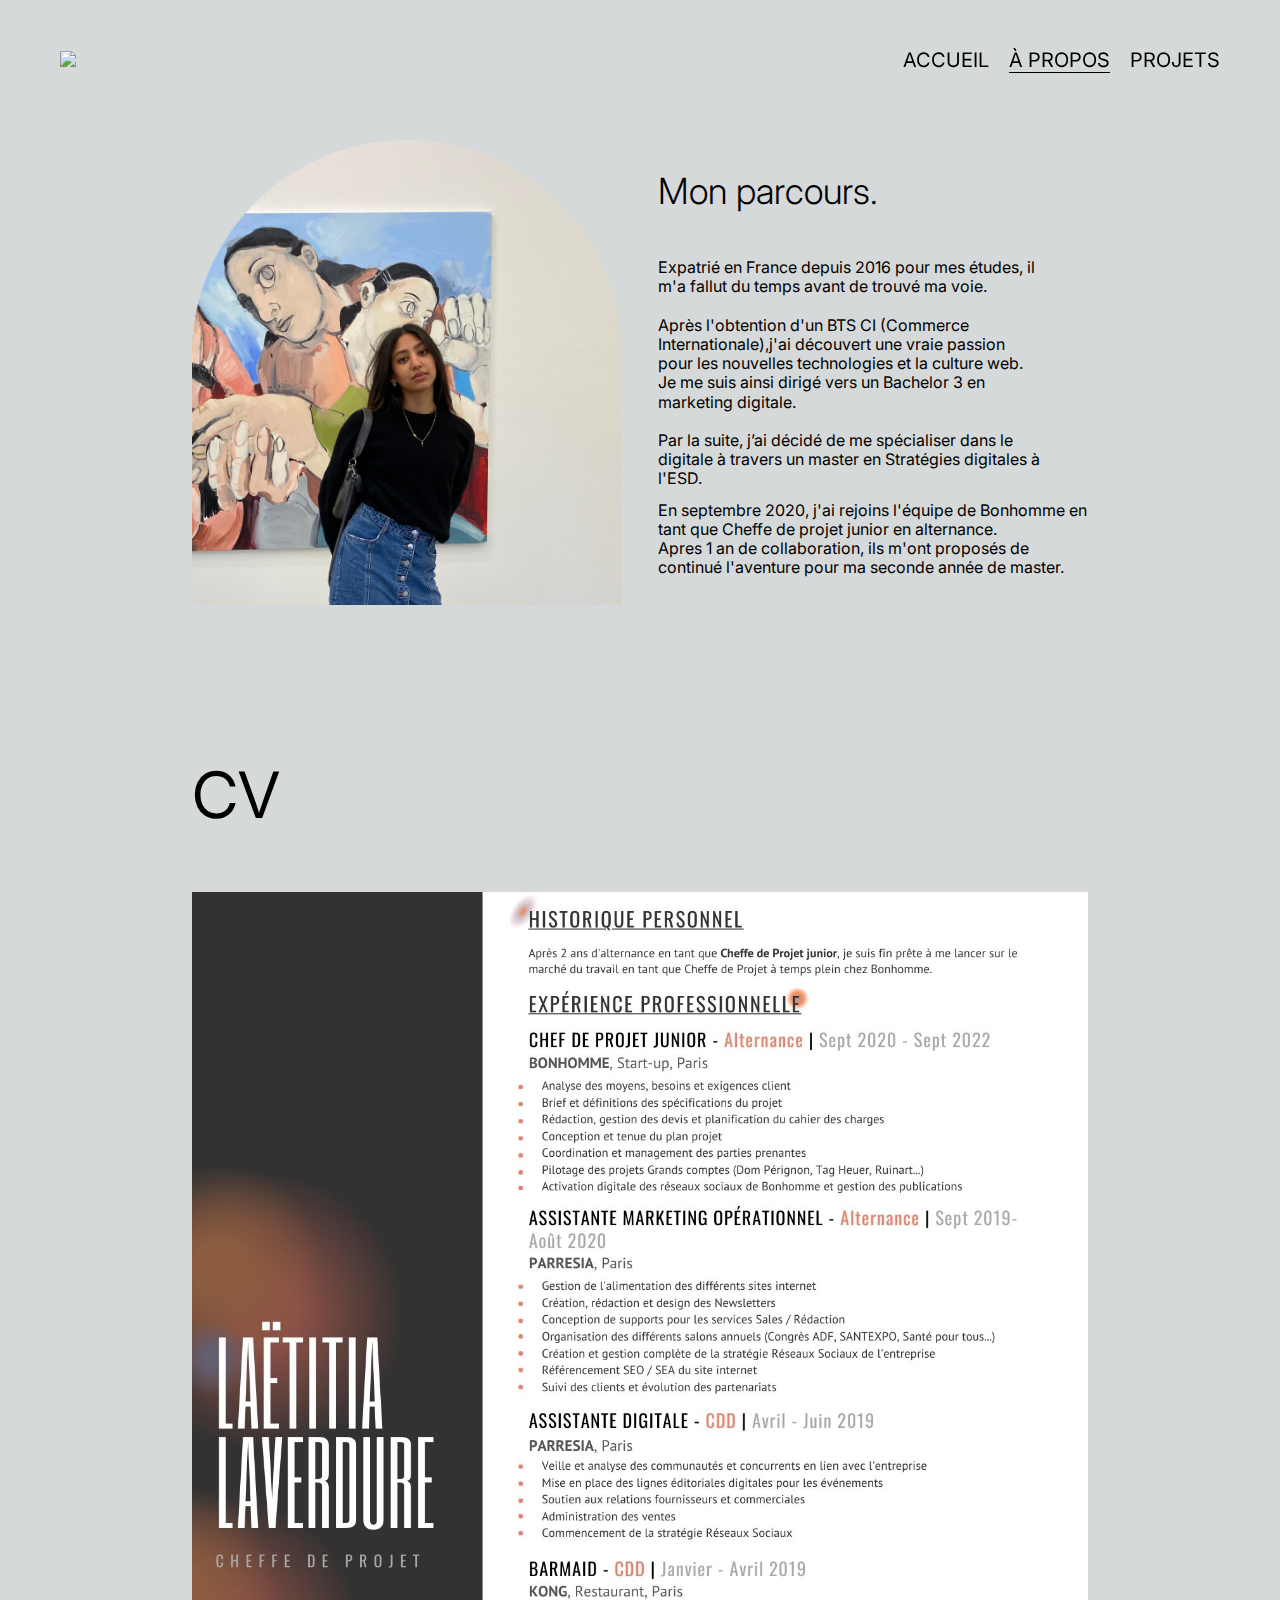
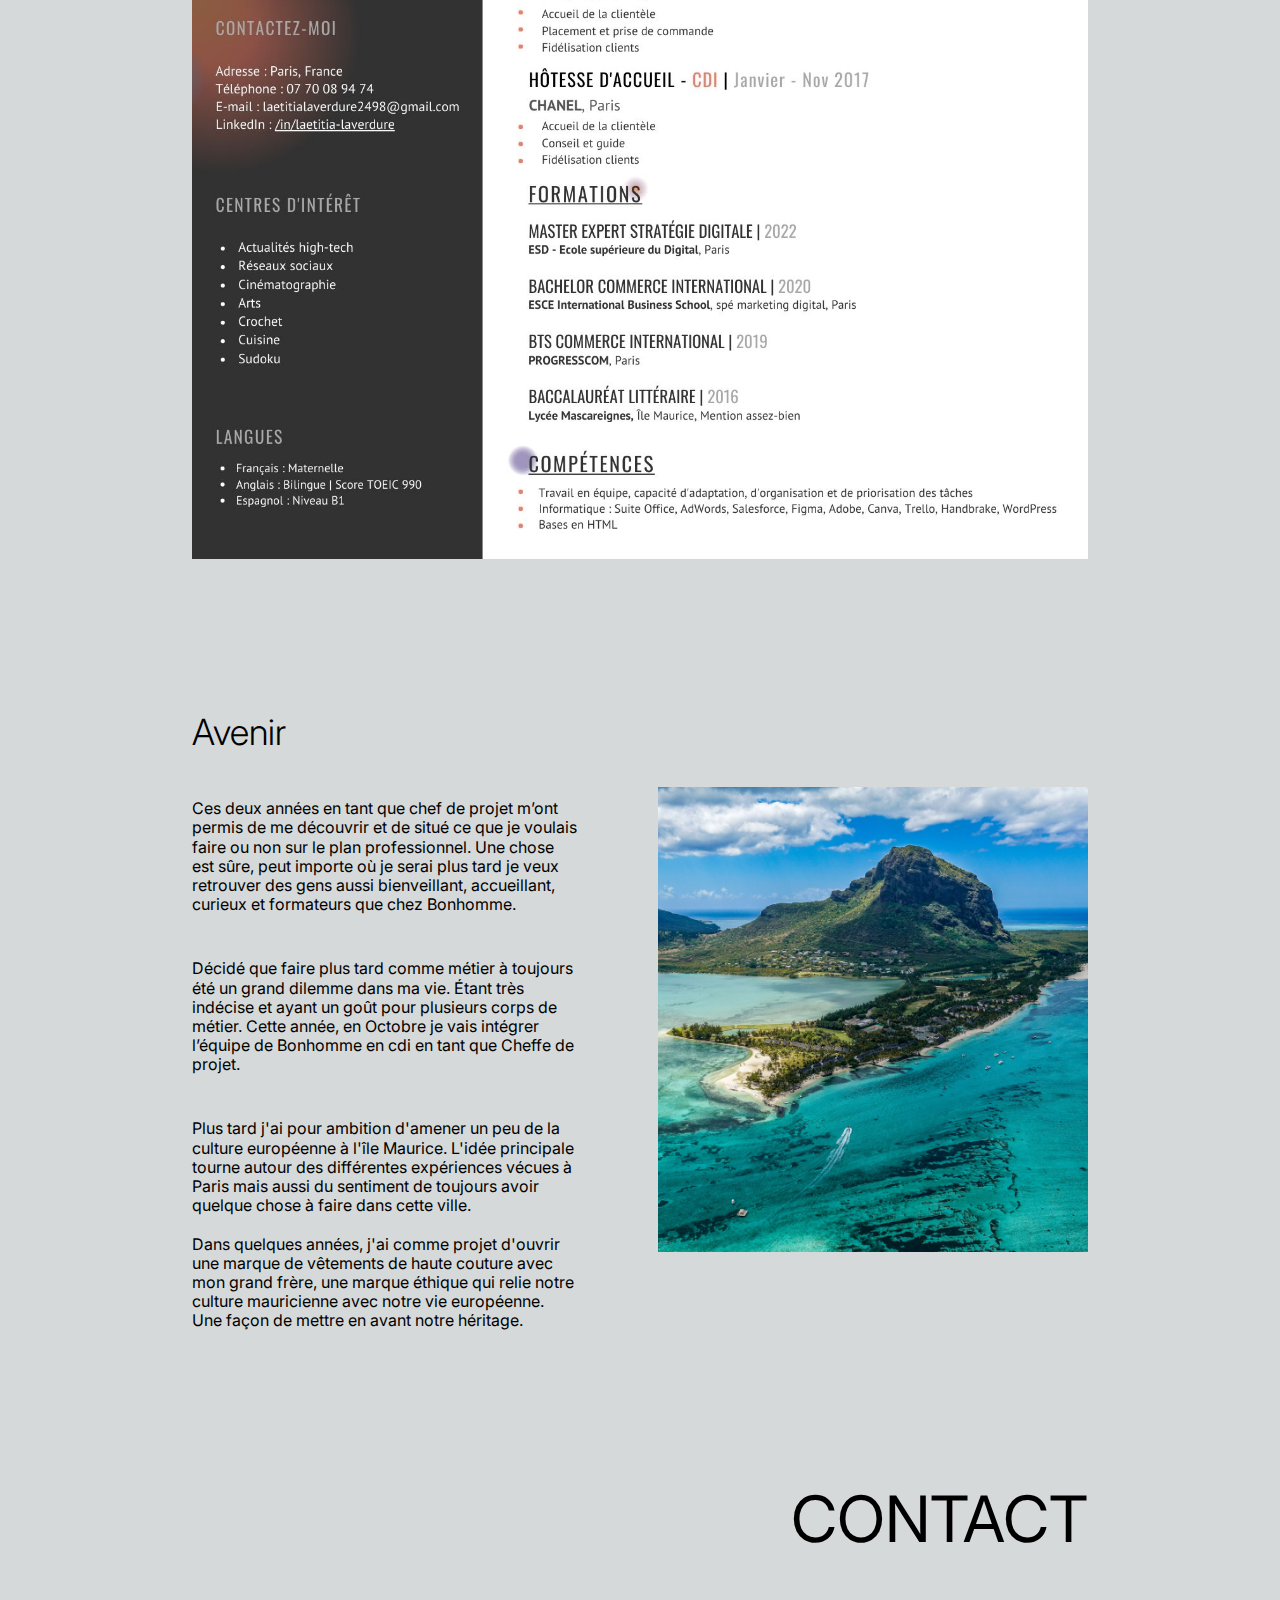
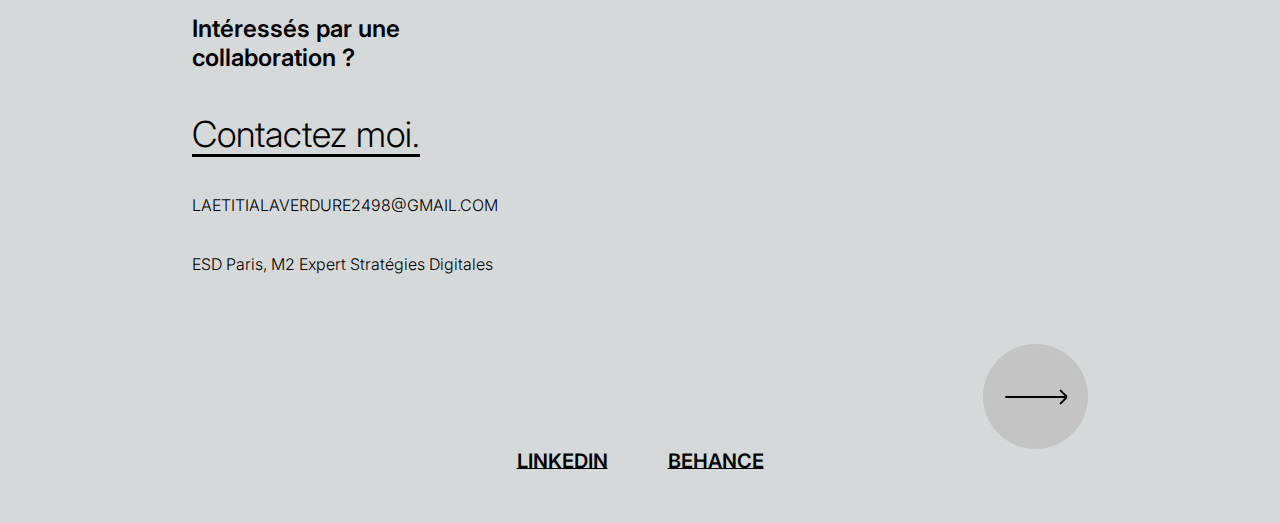
==== about.html @ df79449e "Start" ====
<!DOCTYPE html>
<html lang="en">
<head>
    <meta charset="utf-8">
    <meta http-equiv="X-UA-Compatible" content="IE=edge">
    <meta name="viewport" content="width=device-width,minimum-scale=1,initial-scale=1">
    <meta name="HandheldFriendly" content="true">
    <meta name="format-detection" content="telephone=no">
    <meta http-equiv="cache-control" content="no-cache" />
    <meta name="robots" content="index, follow, max-snippet:-1, max-image-preview:large, max-video-preview:-1">
    <title>LAETITIA Portfolio</title>
    <meta name="description" content="Coucou je m'appelle Laetitia">
    <link rel="preconnect" href="https://fonts.googleapis.com">
<link rel="preconnect" href="https://fonts.gstatic.com" crossorigin>
<link href="https://fonts.googleapis.com/css2?family=Inter:wght@300;400;600&display=swap" rel="stylesheet">
    <link rel="stylesheet" href="./css/reset.css">
    <link rel="stylesheet" href="./css/app.css">
    <link rel="stylesheet" href="./css/about.css">
</head>
<body>

    <header class='header'>
      <!-- logo -->
        <div class="logo">
            <a class="logo" href="index.html" class='logo'><img src='/Users/laetitia/Documents/Laetitia perso/laetitia-portfolio-review/images/home/logo1.png'></a>
        </div>
        <!-- Menu -->
        <nav class='site-menu'>
            <ul>
                <li><a href='./index.html'>Accueil</a></li>
                <li><p>À propos</p></li>
                <li>
                  <a href='./projects.html'>Projets</a>
                  <div class="sub-menu1">
                    <ul>
                      <li><a href="./analyse.html"> Analyse </a></li>
                    </ul>
                  </div>
                </li>
            </ul>
        </nav>
    </header>

    <!-- Page -->
    <main>

        <!-- Hero -->
        <section class='hero'>
            <div class='outer-container split'>
                <div class='split-item img'>
                    <img src='./images/about/about-hero.png'>
                </div>
                <div class='split-item'>
                    <div class='hero-texts'>
                        <h1 class='title-3'>Mon parcours.</h1>
                        <p class='text text-max'>Expatrié en France depuis 2016 pour mes études, il m'a fallut du temps avant de trouvé ma voie.
                          <br>
                        <p class='text text-max'><br>Après l'obtention d'un BTS CI (Commerce Internationale),j'ai découvert une vraie passion pour les nouvelles technologies et la culture web. Je me suis ainsi dirigé vers un Bachelor 3 en marketing digitale.</P>
                        <p class='text text-max'><br>Par la suite, j’ai décidé de me spécialiser dans le digitale à travers un master en Stratégies digitales à l'ESD.</p>
                          <br>
                        <p class = 'text'>En septembre 2020, j'ai rejoins l'équipe de Bonhomme en tant que Cheffe de projet junior en alternance.
                        <br>Apres 1 an de collaboration, ils m'ont proposés de continué l'aventure pour ma seconde année de master.</p>

                    </div>
                </div>
            </div>
        </section>

        <!-- About -->
        <section class='section'>
            <div class='outer-container'>
                <h2 class="title-2">CV</h2>
                <img src='./images/about/cv.jpg'>
            </div>
        </section>

        <section class='section'>
            <div class='outer-container split'>
                <div class="split-item texts">
                    <h3 class="title-3">Avenir</h3>
                    <p class="text text-max">Ces deux années en tant que chef de projet m’ont permis de me découvrir et de situé ce que je voulais faire ou non sur le plan professionnel.
                          Une chose est sûre, peut importe où je serai plus tard je veux retrouver des gens aussi bienveillant, accueillant, curieux et formateurs que chez Bonhomme.</p>
                    <p class="text text-max">Décidé que faire plus tard comme métier à toujours été un grand dilemme dans ma vie. Étant très indécise et ayant un goût pour plusieurs corps de métier.
                      Cette année, en Octobre je vais intégrer l’équipe de Bonhomme en cdi en tant que Cheffe de projet.</p>
                    <p class="text text-max"> Plus tard j'ai pour ambition d'amener un peu de la culture européenne à l'île Maurice. L'idée principale tourne autour des différentes expériences vécues à Paris mais aussi du sentiment de toujours avoir quelque chose à faire dans cette ville.
                      <br>
                      <br>Dans quelques années, j'ai comme projet d'ouvrir une marque de vêtements de haute couture avec mon grand frère, une marque éthique qui relie notre culture mauricienne avec notre vie européenne.
                          Une façon de mettre en avant notre héritage.</p>
                </div>
                <div class ="split-item image">
                  <img src='./images/about/avenir.jpg'>
                </div>
            </div>
        </section>






        <!-- Contact -->
        <section class='section section-contact'>
            <div class='outer-container'>
                <h2 class='title-2 text-right'>Contact</h2>
                <p class='text-lg font-bold'>Intéressés par une <br>collaboration ?</p>
                <p class='title-3 contact-hook'>Contactez moi.</p>
                <p class='text font-light text-up'>
                    <a href='mailto:laetitialaverdure2498@gmail.com' class='btn'>laetitialaverdure2498@gmail.com</a>
                </p>
                <p class='text font-light'>
                    ESD Paris, M2 Expert Stratégies Digitales
                </p>
                <a class='btn btn-goto' href='./projects.html'><span></span></a>
            </div>
        </section>

        <!-- Footer -->
        <footer class='page-footer text-md font-bold'>
            <div class='outer-container'>
                <ul>
                  <li><a class='btn' href='https://www.linkedin.com/in/laetitia-laverdure/'>Linkedin</a></li>
                  <li><a class='btn' href='https://www.behance.net/laetitilaverdu1'>Behance</a></li>
                </ul>
            </div>
        </footer>

    </main>


</body>
</html>
---- css/app.css ----
/* ********************************************************************* TEXTES
*/

:root
{
    --highlight-color: #C4C4C4;
}

html
{
    font-family: 'Inter';
    font-size: 10px;
    line-height: 1.2;
    cursor: default;
    -webkit-text-size-adjust: none;
    -webkit-font-smoothing: antialiased;
    -webkit-tap-highlight-color: transparent;
}

/** Font Sizes */
.text-xs { font-size: 14px; }
.text-sm { font-size: 16px; }
.text, .text-base { font-size: 16px; }
.text-md { font-size: 20px; }
.text-lg { font-size: 24px; }
.title-3, .text-xl { font-size: 36px; }
.title-2, .text-xxl { font-size: 64px; }

/** Weight */
.font-light { font-weight: 300; }
.font-normal { font-weight: 400; }
b, .font-bold { font-weight: 600; }

/** Weight */
.text-up { text-transform: uppercase; }

/** Align */
.text-right { text-align: right; }
.text-center { text-align: center; }

/** Titles */
.title-1, .title-2
{
    text-transform: uppercase;
    font-weight: 400;
}

.title-2 { margin-bottom: .9em; }

.title-3 {
    font-weight: 300;
    margin-bottom: 45px;
}

.text-max {
    max-width: 385px;
}

.texts p { margin-bottom: 45px; }
.texts p:last-child { margin-bottom: 0; }

/* ********************************************************************* IMAGES
*/

.img-case
{
    overflow: hidden;
    background-color: var(--highlight-color);
}

.img-case::before
{
    content: '';
    display: block;
    height: 0;
    width: 100%;

}

/* ******************************************************************** BOUTONS
*/

.btn { cursor: pointer; }
.btn * { pointer-events: none; }

.btn-goto
{
    position: relative;
    display: block;
    width: 105px;
    height: 105px;
    border-radius: 50%;
    background-color: var(--highlight-color);
}

.btn-goto span
{
    display: block;
    position: absolute;
    top: 52px; left: 22px;
    width: 61px;
}

.btn-goto span,
.btn-goto span::before,
.btn-goto span::after
{
    height: 2px;
    background-color: currentColor;
    border-radius: 2px;
}

.btn-goto span::before,
.btn-goto span::after
{
    content: '';
    display: block;
    position: absolute;
    right: -1px; top: 0;
    width: 10px;
    transform-origin: center right;
}

.btn-goto span::before { transform: rotate(45deg); }
.btn-goto span::after { transform: rotate(-45deg); }

/* ******************************************************************** CONTENU
*/

html
{
    background-color: #D6D9D9;
}

.block { display: block; }

.hero
{
    padding-top: 140px;
    margin-bottom: 50px;
}

.hero .hero-projects{
  padding-top: 0px;
}

.section { margin-top: 150px; }

.section .btn-goto
{
    margin-top: 70px;
    margin-left: auto;
}

.outer-container
{
    width: calc(100% - 40px);
    margin-left: auto;
    margin-right: auto;
}

@media only screen and (min-width: 1024px)
{
    .outer-container
    {
        width: 70vw;
    }
}


.split
{
    display: flex;
    justify-content: space-between;
    align-items: center;
}

.split-item { width: 48%; }

/* *********************************************************************** MENU
*/

.header{
  position: fixed;
  top: 0;
  left: 0;
  width: 100%;
  padding: 50px 60px 0;
  display: flex;
  align-items: center;
  justify-content: space-between;
}

.site-menu
{
    font-size: 20px;
    text-transform: uppercase;
    line-height: 1;
}

.site-menu > ul
{
    display: flex;
}

.site-menu > ul > li
{
  margin-left: 20px;
  position: relative;
}

.site-menu p
{
    text-decoration: underline;
}

.site-menu p,
.site-menu a
{
    text-underline-offset: 5px;
    text-decoration-thickness: .1px;
}

.sub-menu1 {
  position: absolute;
  display: none;
  margin-top: 5px;
}

.site-menu ul li:hover .sub-menu1 {
  display: block;
  background: var(--highlight-color);
  border-radius: 10px;
  width: 100px;
  height: 40px;
}


/* .active, .site-menu ul li:hover{
  background: #add8e6;
  border-radius: 3px;
}

.site-menu ul li:hover .sub-menu1 ul{
  display: block;
  margin: 10px;
} */

/* *********************************************************************** Contact
*/
.section-contact p
{
    margin-bottom: 40px;
}

.contact-hook
{
    text-decoration: underline;
    text-underline-offset: 7px;
    text-decoration-thickness: 2.5px;
}

/* ********************************************************************* FOOTER
*/

.page-footer { padding-bottom: 50px; }

.page-footer ul
{
    display: flex;
    justify-content: center;
}

.page-footer li { margin: 0 30px; }

.page-footer a
{
    text-transform: uppercase;
    text-decoration: underline;
    text-underline-offset: .2px;
    text-decoration-thickness: .2px;
}

/* ********************************************************************* PROJECT LISTS
*/

.projects-list
{
    display: flex;
    justify-content: space-between;
    align-items: flex-start;
    flex-wrap: wrap;  /** force le retour à la ligne **/
}

.projects-list li
{
    width: calc(33.33% - 14px);
    margin-bottom: 80px;
}

/** Tous les éléments N x 3 n'ont pas de marge à droite **/
.projects-list li:nth-child(3n) {
    margin-right: 0;
}

.project .img-case { margin-bottom: 30px; }
.project .img-case::before  { padding-top: 78.49%; }

.project .text
{
    width: 50%;
    min-width: 250px;
}
.project .text span { color: #545454; }

/* *********************** PROJECT LISTS FANCY
*/

.projects-list--fancy li
{
    width: 38.21%;
    margin-bottom: 50px;
}

.projects-list--fancy li:first-child
{
    margin-top: 200px;
}

.projects-list--fancy li:last-child
{
    margin-left: auto;
    margin-right: auto;
}

/* *********************** LOGO
*/

.logo {
  width : 70px;
}
---- css/about.css ----
.square::before
{
    content: '';
    display: block;
    padding-top: 100%;
    height: 0;
    width: 100%;
    background-color: var(--highlight-color);
}


.fake-cv::before
{
    content: '';
    display: block;
    padding-top: 120%;
    height: 0;
    width: 100%;
    background-color: var(--highlight-color);
}
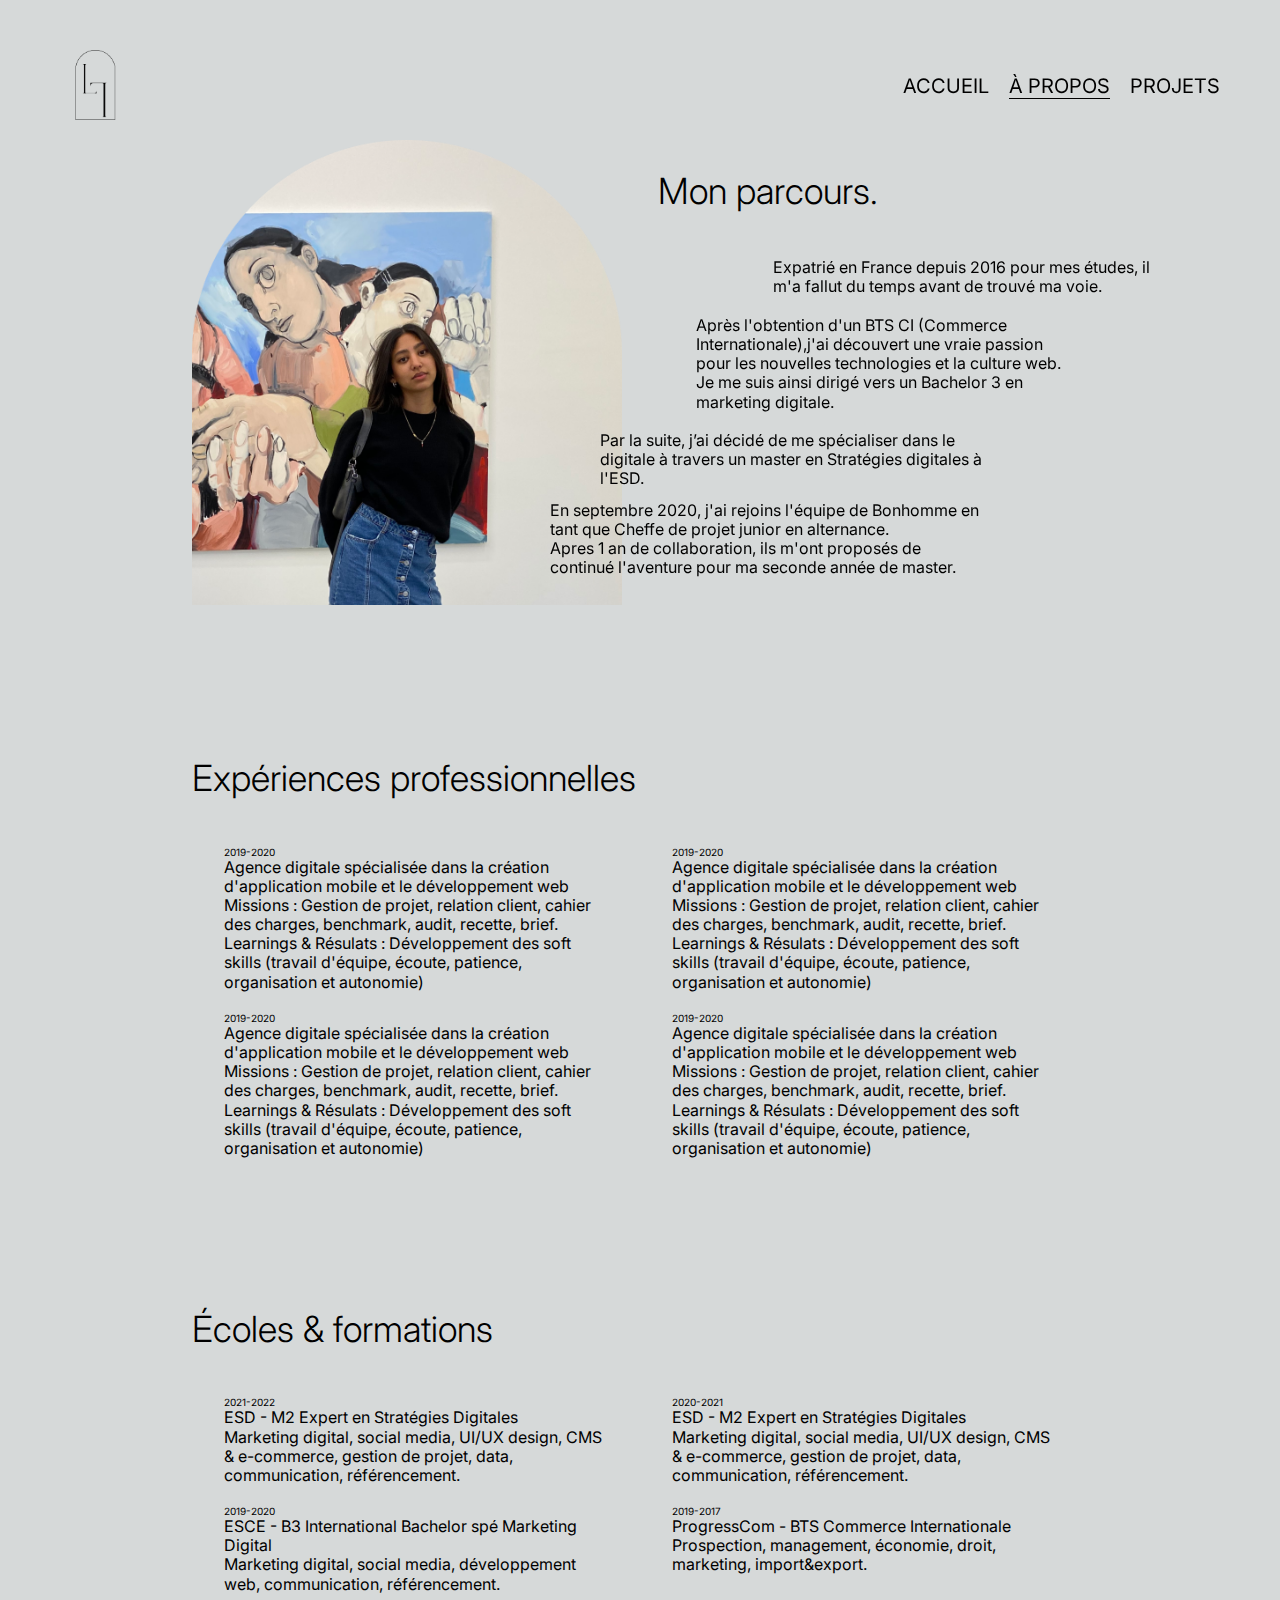
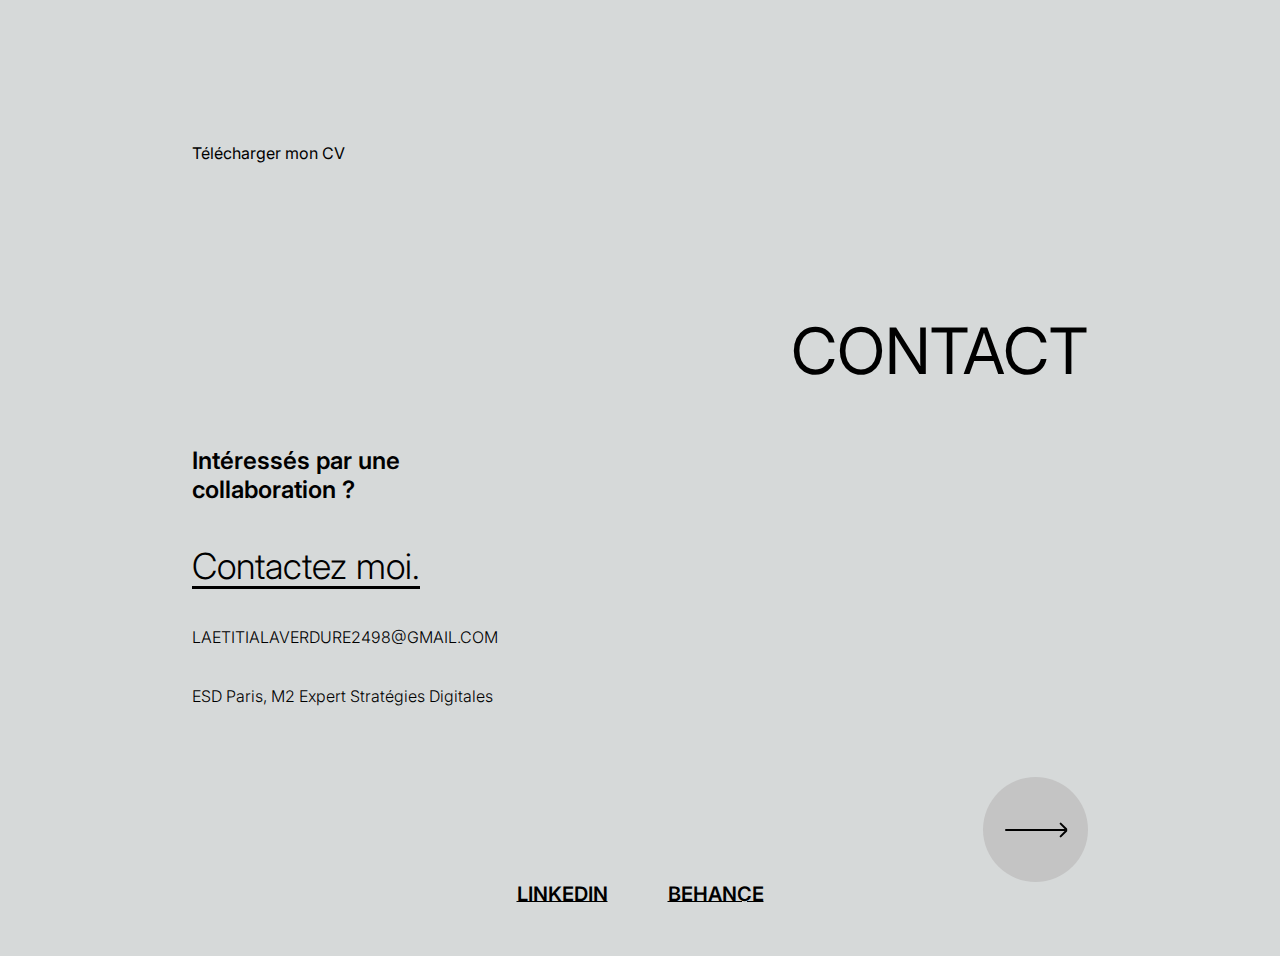
==== commit f879f926: "projects and about" ====
--- a/about.html
+++ b/about.html
@@ -22,7 +22,7 @@
     <header class='header'>
       <!-- logo -->
         <div class="logo">
-            <a class="logo" href="index.html" class='logo'><img src='/Users/laetitia/Documents/Laetitia perso/laetitia-portfolio-review/images/home/logo1.png'></a>
+            <a class="logo" href="index.html" class='logo'><img src='./images/home/logo1.png'></a>
         </div>
         <!-- Menu -->
         <nav class='site-menu'>
@@ -67,35 +67,76 @@
         </section>
 
         <!-- About -->
-        <section class='section'>
+        <section class='section work'>
             <div class='outer-container'>
-                <h2 class="title-2">CV</h2>
-                <img src='./images/about/cv.jpg'>
-            </div>
-        </section>
-
-        <section class='section'>
-            <div class='outer-container split'>
-                <div class="split-item texts">
-                    <h3 class="title-3">Avenir</h3>
-                    <p class="text text-max">Ces deux années en tant que chef de projet m’ont permis de me découvrir et de situé ce que je voulais faire ou non sur le plan professionnel.
-                          Une chose est sûre, peut importe où je serai plus tard je veux retrouver des gens aussi bienveillant, accueillant, curieux et formateurs que chez Bonhomme.</p>
-                    <p class="text text-max">Décidé que faire plus tard comme métier à toujours été un grand dilemme dans ma vie. Étant très indécise et ayant un goût pour plusieurs corps de métier.
-                      Cette année, en Octobre je vais intégrer l’équipe de Bonhomme en cdi en tant que Cheffe de projet.</p>
-                    <p class="text text-max"> Plus tard j'ai pour ambition d'amener un peu de la culture européenne à l'île Maurice. L'idée principale tourne autour des différentes expériences vécues à Paris mais aussi du sentiment de toujours avoir quelque chose à faire dans cette ville.
-                      <br>
-                      <br>Dans quelques années, j'ai comme projet d'ouvrir une marque de vêtements de haute couture avec mon grand frère, une marque éthique qui relie notre culture mauricienne avec notre vie européenne.
-                          Une façon de mettre en avant notre héritage.</p>
+                <h1 class='title-3'>Expériences professionnelles</h1>
+                <div class='about-work-texts-left'>
+                    <div class='about-work-texts-left1'>
+                    <p>2019-2020</p>
+                    <p class='text text-max'>Agence digitale spécialisée dans la création d'application mobile et le développement web</P>
+                    <p class='text text-max'>Missions : Gestion de projet, relation client, cahier des charges, benchmark, audit, recette, brief.</p>
+                    <p class='text text-max'>Learnings & Résulats : Développement des soft skills (travail d'équipe, écoute, patience, organisation et autonomie) </p>
+                    </div>
+                    <div class='about-work-texts-left2'>
+                    <p>2019-2020</p>
+                    <p class='text text-max'>Agence digitale spécialisée dans la création d'application mobile et le développement web</P>
+                    <p class='text text-max'>Missions : Gestion de projet, relation client, cahier des charges, benchmark, audit, recette, brief.</p>
+                    <p class='text text-max'>Learnings & Résulats : Développement des soft skills (travail d'équipe, écoute, patience, organisation et autonomie) </p>
+                    </div>
                 </div>
-                <div class ="split-item image">
-                  <img src='./images/about/avenir.jpg'>
+                <div class='about-work-texts-right'>
+                    <div class='about-work-texts-right1'>
+                    <p>2019-2020</p>
+                    <p class='text text-max'>Agence digitale spécialisée dans la création d'application mobile et le développement web</P>
+                    <p class='text text-max'>Missions : Gestion de projet, relation client, cahier des charges, benchmark, audit, recette, brief.</p>
+                    <p class='text text-max'>Learnings & Résulats : Développement des soft skills (travail d'équipe, écoute, patience, organisation et autonomie) </p>
+                    </div>
+                    <div class='about-work-texts-right2'>
+                    <p>2019-2020</p>
+                    <p class='text text-max'>Agence digitale spécialisée dans la création d'application mobile et le développement web</P>
+                    <p class='text text-max'>Missions : Gestion de projet, relation client, cahier des charges, benchmark, audit, recette, brief.</p>
+                    <p class='text text-max'>Learnings & Résulats : Développement des soft skills (travail d'équipe, écoute, patience, organisation et autonomie) </p>
+                    </div>
                 </div>
             </div>
         </section>
 
+        <section class='section school'>
+            <div class='outer-container'>
+                <h1 class='title-3'>Écoles & formations</h1>
+                <div class='about-work-texts-left'>
+                    <div class='about-school-texts-left1'>
+                    <p>2021-2022</p>
+                    <p class='text text-max'>ESD - M2 Expert en Stratégies Digitales</P>
+                    <p class='text text-max'>Marketing digital, social media, UI/UX design, CMS & e-commerce, gestion de projet, data, communication, référencement.</p>
+                    </div>
+                    <div class='about-school-texts-left2'>
+                    <p>2020-2021</p>
+                    <p class='text text-max'>ESD - M2 Expert en Stratégies Digitales</P>
+                    <p class='text text-max'>Marketing digital, social media, UI/UX design, CMS & e-commerce, gestion de projet, data, communication, référencement.</p>
+                    </div>
+                </div>
+                <div class='about-work-texts-right'>
+                    <div class='about-school-texts-right1'>
+                    <p>2019-2020</p>
+                    <p class='text text-max'>ESCE - B3 International Bachelor spé Marketing Digital</P>
+                    <p class='text text-max'>Marketing digital, social media, développement web, communication, référencement.</p>
+                    </div>
+                    <div class='about-school-texts-right2'>
+                    <p>2019-2017</p>
+                    <p class='text text-max'>ProgressCom - BTS Commerce Internationale</P>
+                    <p class='text text-max'>Prospection, management, économie, droit, marketing, import&export.</p>
+                    </div>
+                </div>
+            </div>
+        </section>
 
-
-
+        <!-- cv -->
+        <section class='section'>
+            <div class='outer-container'>
+                <p class=' text text-max cv'><a href="./images/about/laëtitialaverdure-cv.pdf" target="_blank">Télécharger mon CV </a></p>
+            </div>
+        </section>
 
 
         <!-- Contact -->
--- a/css/about.css
+++ b/css/about.css
@@ -17,4 +17,58 @@
     height: 0;
     width: 100%;
     background-color: var(--highlight-color);
-}+}
+
+.hero-texts p:nth-child(2)
+{
+    transform: translateX(30%);
+}
+
+.hero-texts p:nth-child(3)
+{
+    transform: translateX(10%);
+}
+
+.hero-texts p:nth-child(4)
+{
+    transform: translateX(-15%);
+}
+
+.hero-texts p:last-child
+{
+    transform: translateX(-25%);
+}
+
+
+.about-work-texts-left
+{
+  display: flex;
+  justify-content: space-around;
+  margin-bottom: 20px;
+}
+
+.about-work-texts-right
+{
+  display: flex;
+  justify-content: space-around;
+
+}
+
+.about-school-texts-left
+{
+  display: flex;
+  justify-content: space-around;
+  margin-bottom: 20px;
+}
+
+.about-school-texts-right
+{
+  display: flex;
+  justify-content: space-around;
+
+}
+
+.outer-container-cv
+{
+  background-color: red;
+}
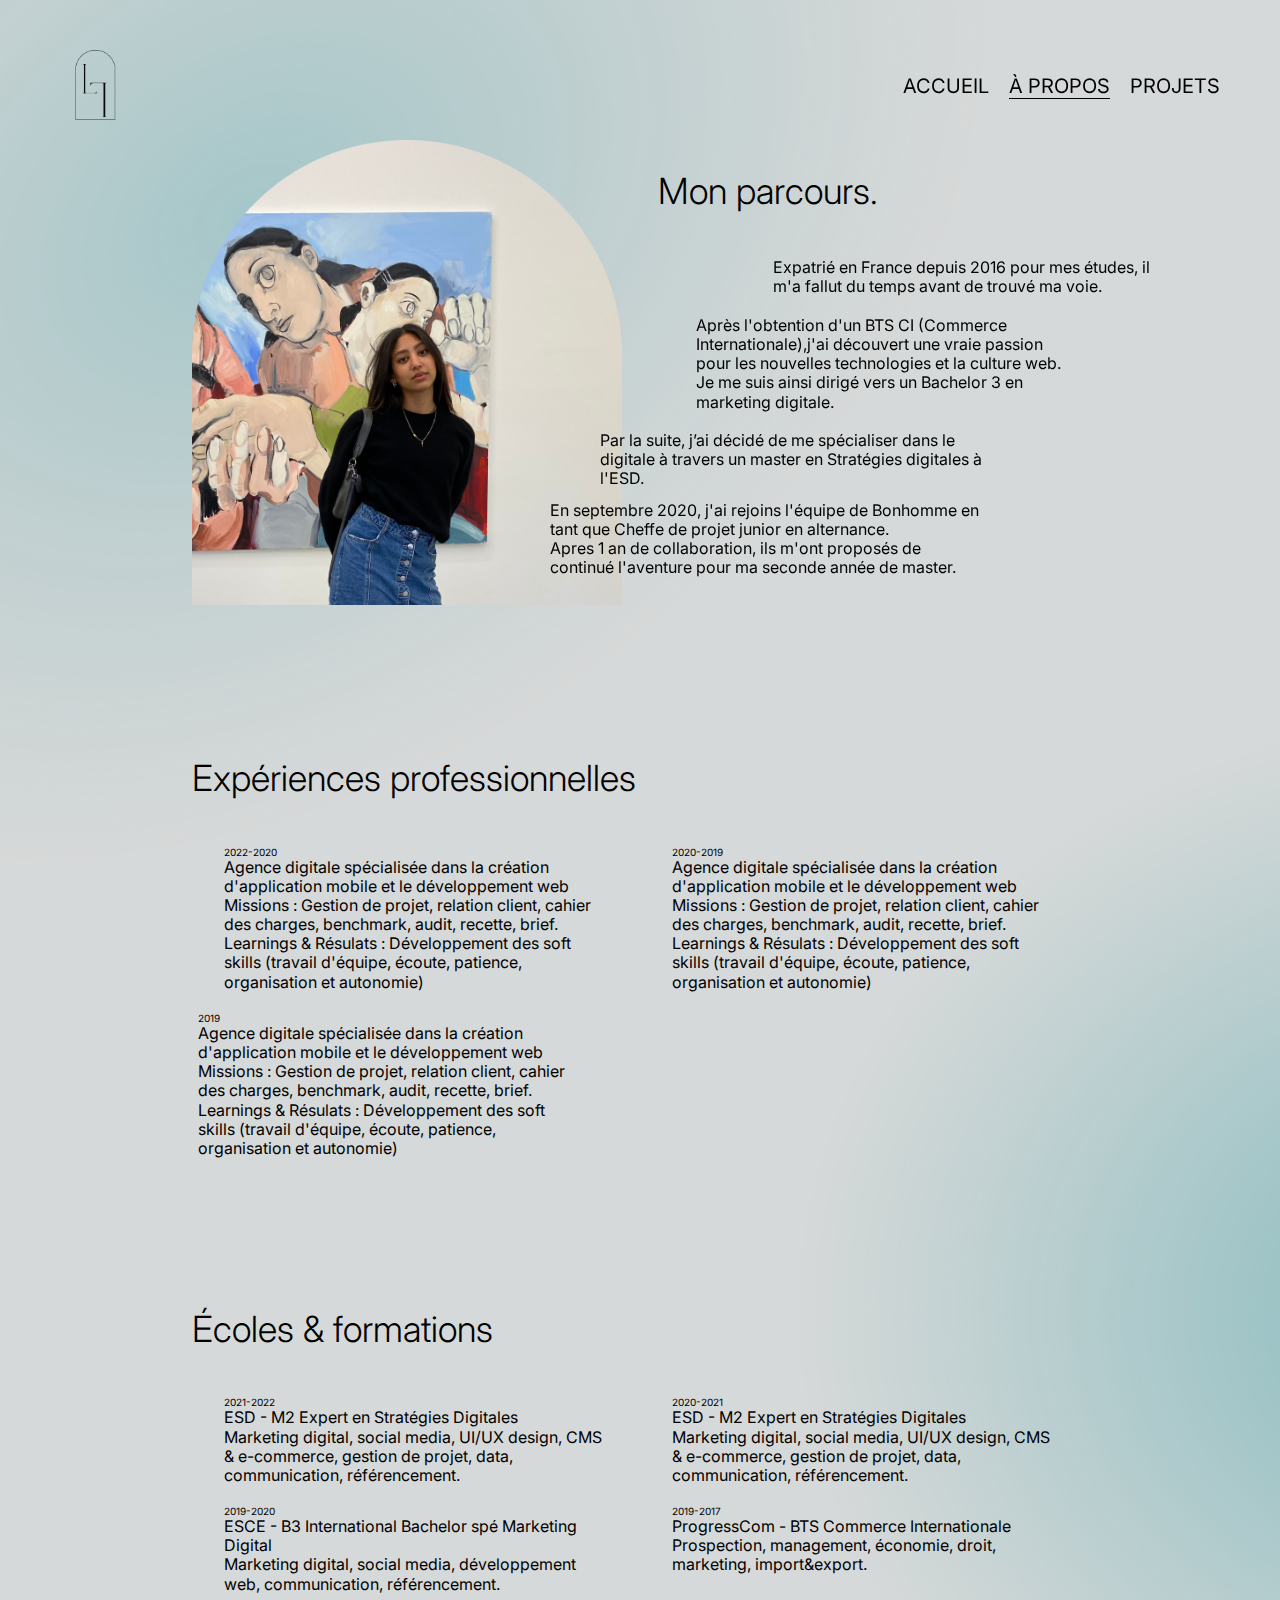
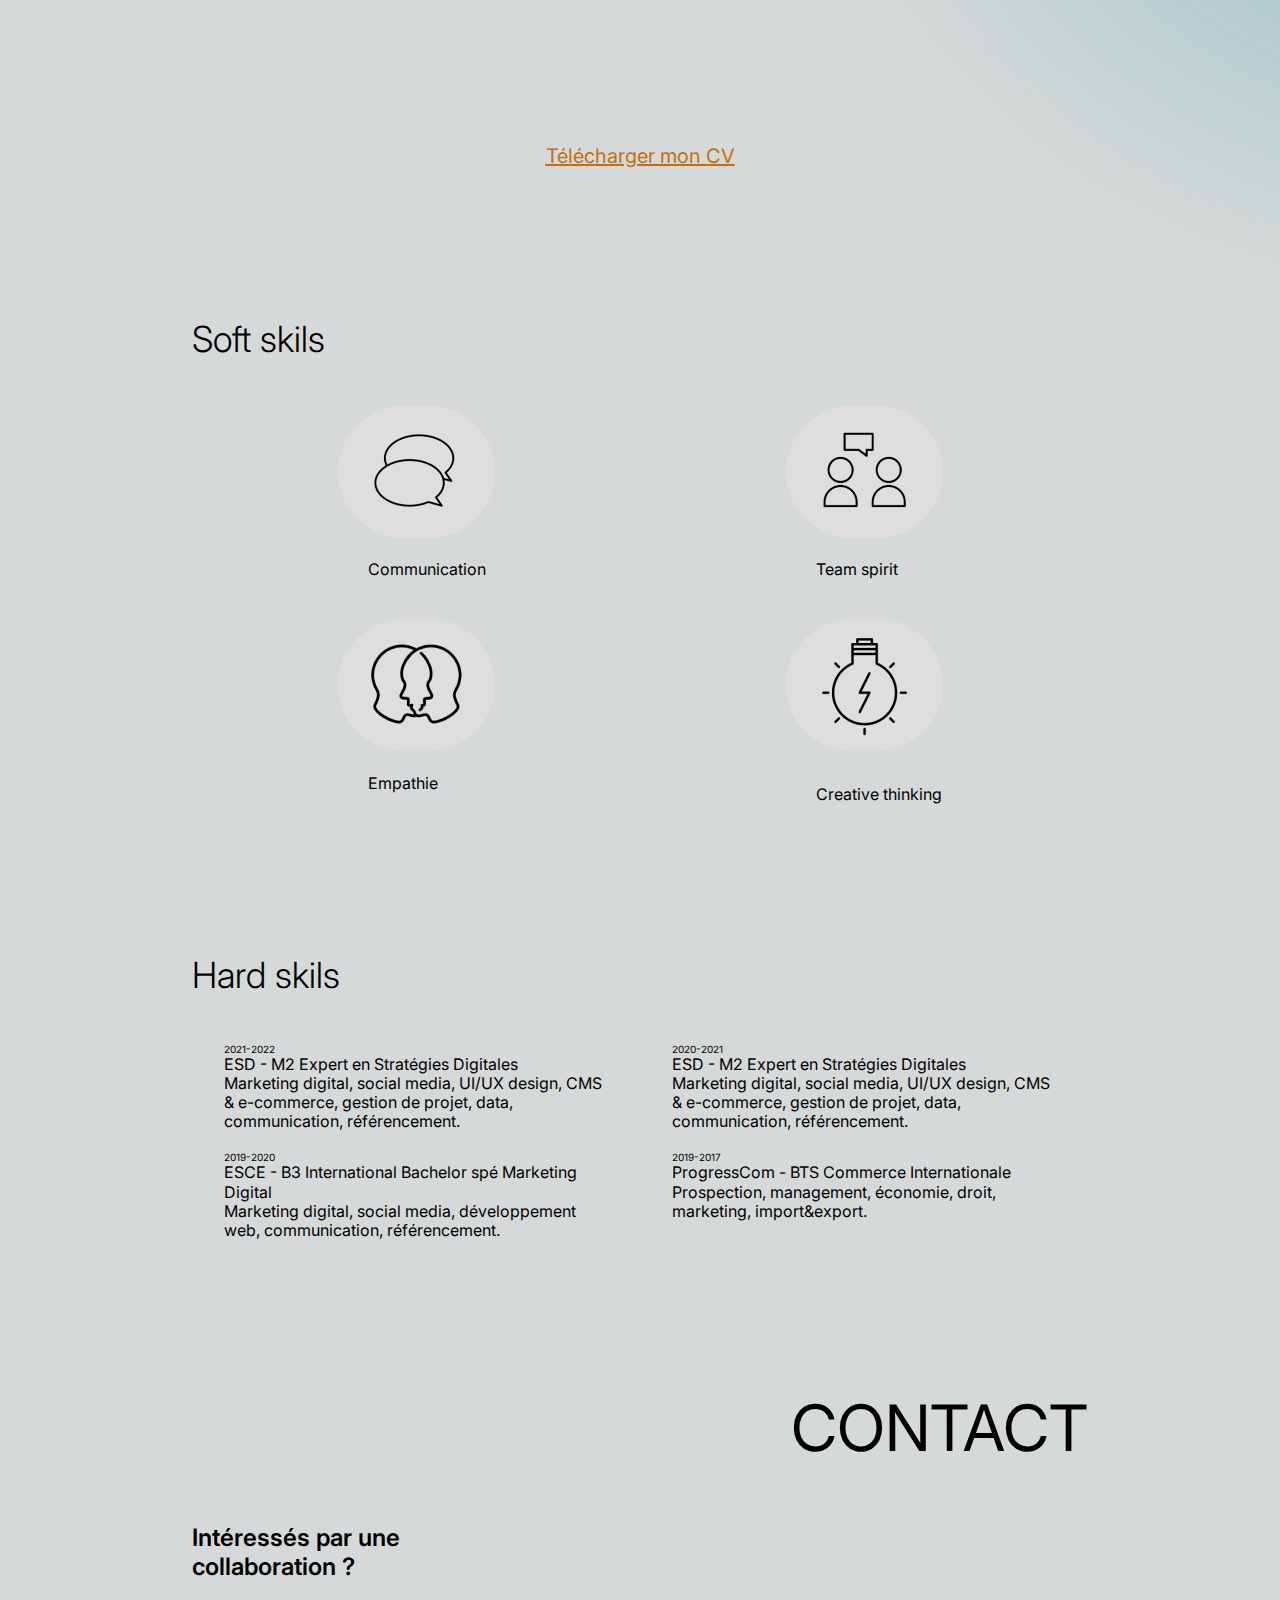
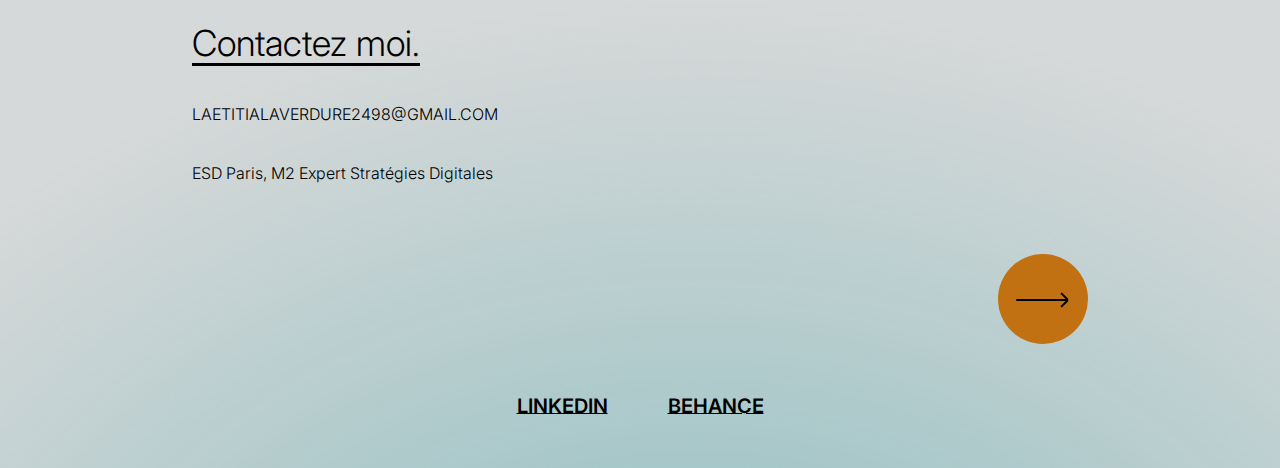
==== commit 069dd915: "soft/hard skills, cta maj" ====
--- a/about.html
+++ b/about.html
@@ -66,19 +66,19 @@
             </div>
         </section>
 
-        <!-- About -->
+        <!-- About work experience -->
         <section class='section work'>
             <div class='outer-container'>
                 <h1 class='title-3'>Expériences professionnelles</h1>
                 <div class='about-work-texts-left'>
                     <div class='about-work-texts-left1'>
-                    <p>2019-2020</p>
+                    <p>2022-2020</p>
                     <p class='text text-max'>Agence digitale spécialisée dans la création d'application mobile et le développement web</P>
                     <p class='text text-max'>Missions : Gestion de projet, relation client, cahier des charges, benchmark, audit, recette, brief.</p>
                     <p class='text text-max'>Learnings & Résulats : Développement des soft skills (travail d'équipe, écoute, patience, organisation et autonomie) </p>
                     </div>
                     <div class='about-work-texts-left2'>
-                    <p>2019-2020</p>
+                    <p>2020-2019</p>
                     <p class='text text-max'>Agence digitale spécialisée dans la création d'application mobile et le développement web</P>
                     <p class='text text-max'>Missions : Gestion de projet, relation client, cahier des charges, benchmark, audit, recette, brief.</p>
                     <p class='text text-max'>Learnings & Résulats : Développement des soft skills (travail d'équipe, écoute, patience, organisation et autonomie) </p>
@@ -86,20 +86,16 @@
                 </div>
                 <div class='about-work-texts-right'>
                     <div class='about-work-texts-right1'>
-                    <p>2019-2020</p>
+                    <p>2019</p>
                     <p class='text text-max'>Agence digitale spécialisée dans la création d'application mobile et le développement web</P>
                     <p class='text text-max'>Missions : Gestion de projet, relation client, cahier des charges, benchmark, audit, recette, brief.</p>
                     <p class='text text-max'>Learnings & Résulats : Développement des soft skills (travail d'équipe, écoute, patience, organisation et autonomie) </p>
                     </div>
-                    <div class='about-work-texts-right2'>
-                    <p>2019-2020</p>
-                    <p class='text text-max'>Agence digitale spécialisée dans la création d'application mobile et le développement web</P>
-                    <p class='text text-max'>Missions : Gestion de projet, relation client, cahier des charges, benchmark, audit, recette, brief.</p>
-                    <p class='text text-max'>Learnings & Résulats : Développement des soft skills (travail d'équipe, écoute, patience, organisation et autonomie) </p>
-                    </div>
-                </div>
-            </div>
-        </section>
+                </div>
+            </div>
+        </section>
+
+        <!-- About school experience -->
 
         <section class='section school'>
             <div class='outer-container'>
@@ -134,11 +130,69 @@
         <!-- cv -->
         <section class='section'>
             <div class='outer-container'>
+              <div class='cv'>
                 <p class=' text text-max cv'><a href="./images/about/laëtitialaverdure-cv.pdf" target="_blank">Télécharger mon CV </a></p>
-            </div>
-        </section>
-
-
+              </div>
+            </div>
+        </section>
+
+        <!-- Softskills -->
+        <section class='section skills'>
+            <div class='outer-container'>
+                <h1 class='title-3'>Soft skils</h1>
+                <div class='about-work-picto-left'>
+                    <div class='about-softskill-picto'>
+                    <img src='./images/about/picto/softskills1.png'>
+                    <p class='text text-max'>Communication</P>
+                    </div>
+                    <div class='about-softskill-picto'>
+                    <img src='./images/about/picto/softskills2.png'>
+                    <p class='text text-max'>Team spirit</P>
+                    </div>
+                </div>
+                <div class='about-work-picto-right'>
+                    <div class='about-softskill-picto'>
+                    <img src='./images/about/picto/softskills3.png'>
+                    <p class='text text-max'>Empathie</P>
+                    </div>
+                    <div class='about-softskill-picto'>
+                    <img src='./images/about/picto/softskills4.png'>
+                    <p class='text text-max'>Creative thinking</P>
+                    </div>
+                </div>
+            </div>
+        </section>
+
+        <!-- Hard skills -->
+        <section class='section skills'>
+            <div class='outer-container'>
+                <h1 class='title-3'>Hard skils</h1>
+                <div class='about-work-texts-left'>
+                    <div class='about-school-texts-left1'>
+                    <p>2021-2022</p>
+                    <p class='text text-max'>ESD - M2 Expert en Stratégies Digitales</P>
+                    <p class='text text-max'>Marketing digital, social media, UI/UX design, CMS & e-commerce, gestion de projet, data, communication, référencement.</p>
+                    </div>
+                    <div class='about-school-texts-left2'>
+                    <p>2020-2021</p>
+                    <p class='text text-max'>ESD - M2 Expert en Stratégies Digitales</P>
+                    <p class='text text-max'>Marketing digital, social media, UI/UX design, CMS & e-commerce, gestion de projet, data, communication, référencement.</p>
+                    </div>
+                </div>
+                <div class='about-work-texts-right'>
+                    <div class='about-school-texts-right1'>
+                    <p>2019-2020</p>
+                    <p class='text text-max'>ESCE - B3 International Bachelor spé Marketing Digital</P>
+                    <p class='text text-max'>Marketing digital, social media, développement web, communication, référencement.</p>
+                    </div>
+                    <div class='about-school-texts-right2'>
+                    <p>2019-2017</p>
+                    <p class='text text-max'>ProgressCom - BTS Commerce Internationale</P>
+                    <p class='text text-max'>Prospection, management, économie, droit, marketing, import&export.</p>
+                    </div>
+                </div>
+            </div>
+        </section>
         <!-- Contact -->
         <section class='section section-contact'>
             <div class='outer-container'>
@@ -159,8 +213,8 @@
         <footer class='page-footer text-md font-bold'>
             <div class='outer-container'>
                 <ul>
-                  <li><a class='btn' href='https://www.linkedin.com/in/laetitia-laverdure/'>Linkedin</a></li>
-                  <li><a class='btn' href='https://www.behance.net/laetitilaverdu1'>Behance</a></li>
+                  <li><a class='btn' href='https://www.linkedin.com/in/laetitia-laverdure/'target="_blank">Linkedin</a></li>
+                  <li><a class='btn' href='https://www.behance.net/laetitilaverdu1'target="_blank">Behance</a></li>
                 </ul>
             </div>
         </footer>
--- a/css/app.css
+++ b/css/app.css
@@ -87,18 +87,18 @@
 {
     position: relative;
     display: block;
-    width: 105px;
-    height: 105px;
+    width: 90px;
+    height: 90px;
     border-radius: 50%;
-    background-color: var(--highlight-color);
+    background-color: #C17112;
 }
 
 .btn-goto span
 {
     display: block;
     position: absolute;
-    top: 52px; left: 22px;
-    width: 61px;
+    top: 45px; left: 18px;
+    width: 51px;
 }
 
 .btn-goto span,
@@ -263,7 +263,10 @@
 /* ********************************************************************* FOOTER
 */
 
-.page-footer { padding-bottom: 50px; }
+.page-footer {
+  padding-bottom: 50px;
+  padding-top: 50px;
+ }
 
 .page-footer ul
 {
--- a/css/about.css
+++ b/css/about.css
@@ -54,6 +54,12 @@
 
 }
 
+.about-work-texts-right1
+{
+  text-align: left;
+  margin-right: 500px;
+}
+
 .about-school-texts-left
 {
   display: flex;
@@ -68,7 +74,32 @@
 
 }
 
-.outer-container-cv
+.cv
 {
-  background-color: red;
+  display: flex;
+  justify-content: center;
+  box: red;
+  text-decoration: underline;
+  font-size: 20px;
+  color: #C17112;
 }
+
+
+.about-work-picto-left
+{
+  display: flex;
+  justify-content: space-around;
+  margin-bottom: 40px;
+}
+
+.about-work-picto-right
+{
+  display: flex;
+  justify-content: space-around;
+  margin-bottom: 40px;
+}
+
+.about-softskill-picto p{
+  margin-top: 20px;
+  margin-left: 30px;
+}
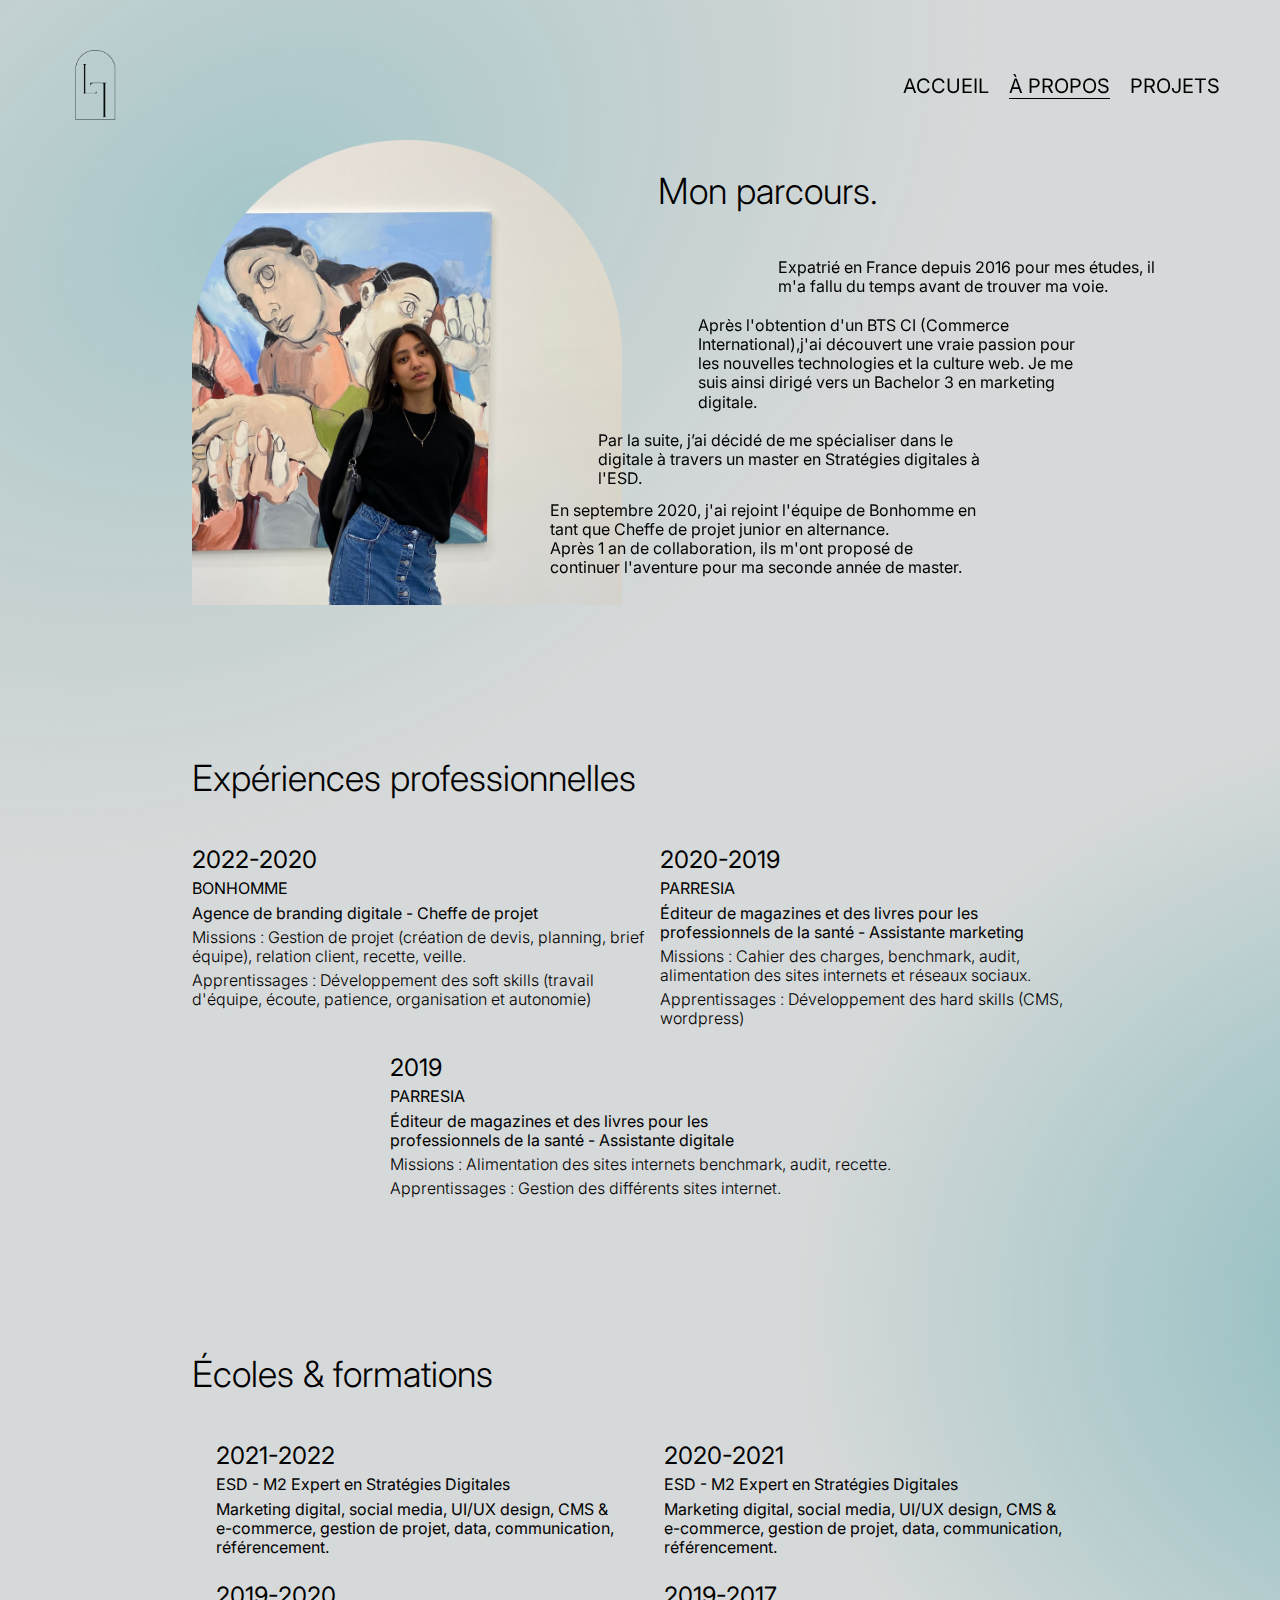
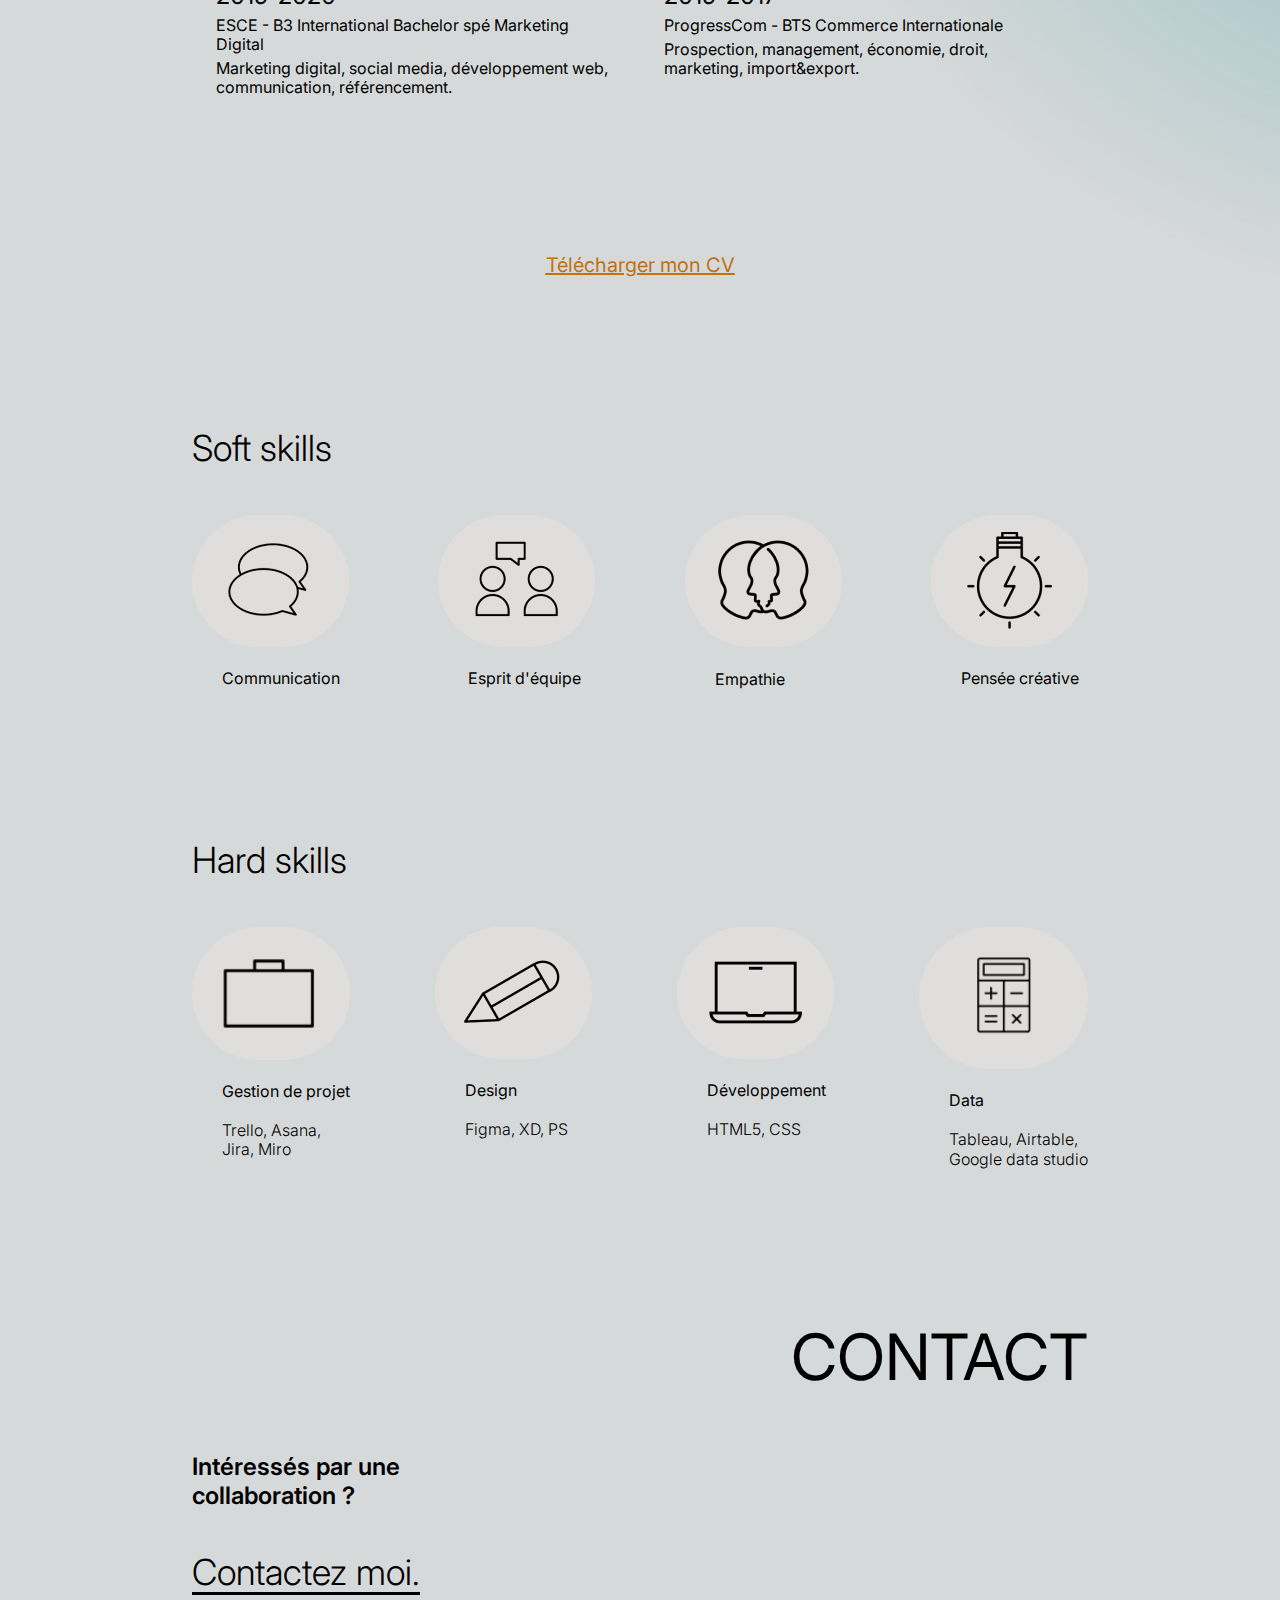
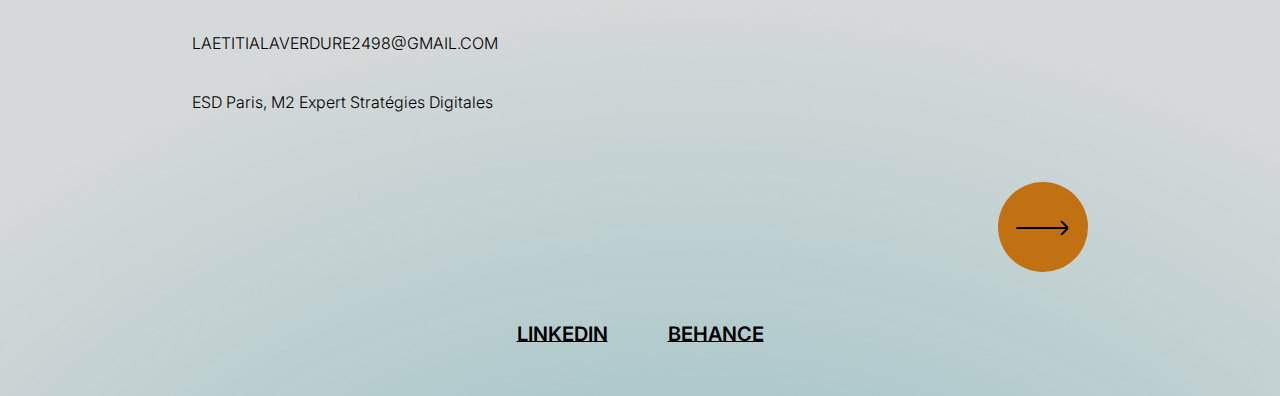
==== commit 6cc4e0c3: "page analyse update, spellcheck, soft and hard skills maj" ====
--- a/about.html
+++ b/about.html
@@ -53,13 +53,13 @@
                 <div class='split-item'>
                     <div class='hero-texts'>
                         <h1 class='title-3'>Mon parcours.</h1>
-                        <p class='text text-max'>Expatrié en France depuis 2016 pour mes études, il m'a fallut du temps avant de trouvé ma voie.
+                        <p class='text text-max'>Expatrié en France depuis 2016 pour mes études, il m'a fallu du temps avant de trouver ma voie.
                           <br>
-                        <p class='text text-max'><br>Après l'obtention d'un BTS CI (Commerce Internationale),j'ai découvert une vraie passion pour les nouvelles technologies et la culture web. Je me suis ainsi dirigé vers un Bachelor 3 en marketing digitale.</P>
+                        <p class='text text-max'><br>Après l'obtention d'un BTS CI (Commerce International),j'ai découvert une vraie passion pour les nouvelles technologies et la culture web. Je me suis ainsi dirigé vers un Bachelor 3 en marketing digitale.</P>
                         <p class='text text-max'><br>Par la suite, j’ai décidé de me spécialiser dans le digitale à travers un master en Stratégies digitales à l'ESD.</p>
                           <br>
-                        <p class = 'text'>En septembre 2020, j'ai rejoins l'équipe de Bonhomme en tant que Cheffe de projet junior en alternance.
-                        <br>Apres 1 an de collaboration, ils m'ont proposés de continué l'aventure pour ma seconde année de master.</p>
+                        <p class = 'text'>En septembre 2020, j'ai rejoint l'équipe de Bonhomme en tant que Cheffe de projet junior en alternance.
+                        <br>Après 1 an de collaboration, ils m'ont proposé de continuer l'aventure pour ma seconde année de master.</p>
 
                     </div>
                 </div>
@@ -72,54 +72,56 @@
                 <h1 class='title-3'>Expériences professionnelles</h1>
                 <div class='about-work-texts-left'>
                     <div class='about-work-texts-left1'>
-                    <p>2022-2020</p>
-                    <p class='text text-max'>Agence digitale spécialisée dans la création d'application mobile et le développement web</P>
-                    <p class='text text-max'>Missions : Gestion de projet, relation client, cahier des charges, benchmark, audit, recette, brief.</p>
-                    <p class='text text-max'>Learnings & Résulats : Développement des soft skills (travail d'équipe, écoute, patience, organisation et autonomie) </p>
+                    <p class='text-lg'>2022-2020</p>
+                    <p class='text text-max'>BONHOMME</p>
+                    <p class='text text-max'>Agence de branding digitale - Cheffe de projet</P>
+                    <p class='text font-light'>Missions : Gestion de projet (création de devis, planning, brief équipe), relation client, recette, veille.</p>
+                    <p class='text font-light'>Apprentissages : Développement des soft skills (travail d'équipe, écoute, patience, organisation et autonomie) </p>
                     </div>
                     <div class='about-work-texts-left2'>
-                    <p>2020-2019</p>
-                    <p class='text text-max'>Agence digitale spécialisée dans la création d'application mobile et le développement web</P>
-                    <p class='text text-max'>Missions : Gestion de projet, relation client, cahier des charges, benchmark, audit, recette, brief.</p>
-                    <p class='text text-max'>Learnings & Résulats : Développement des soft skills (travail d'équipe, écoute, patience, organisation et autonomie) </p>
+                    <p class='text-lg'>2020-2019</p>
+                    <p class='text text-max'>PARRESIA</p>
+                    <p class='text text-max'>Éditeur de magazines et des livres pour les professionnels de la santé - Assistante marketing</P>
+                    <p class='text font-light'>Missions : Cahier des charges, benchmark, audit, alimentation des sites internets et réseaux sociaux.</p>
+                    <p class='text font-light'>Apprentissages : Développement des hard skills (CMS, wordpress) </p>
                     </div>
                 </div>
                 <div class='about-work-texts-right'>
                     <div class='about-work-texts-right1'>
-                    <p>2019</p>
-                    <p class='text text-max'>Agence digitale spécialisée dans la création d'application mobile et le développement web</P>
-                    <p class='text text-max'>Missions : Gestion de projet, relation client, cahier des charges, benchmark, audit, recette, brief.</p>
-                    <p class='text text-max'>Learnings & Résulats : Développement des soft skills (travail d'équipe, écoute, patience, organisation et autonomie) </p>
+                    <p class='text-lg'>2019</p>
+                    <p class='text text-max'>PARRESIA</p>
+                    <p class='text text-max'> Éditeur de magazines et des livres pour les professionnels de la santé - Assistante digitale</P>
+                    <p class='text font-light'>Missions : Alimentation des sites internets benchmark, audit, recette.</p>
+                    <p class='text font-light'>Apprentissages : Gestion des différents sites internet. </p>
                     </div>
                 </div>
             </div>
         </section>
 
         <!-- About school experience -->
-
         <section class='section school'>
             <div class='outer-container'>
                 <h1 class='title-3'>Écoles & formations</h1>
                 <div class='about-work-texts-left'>
                     <div class='about-school-texts-left1'>
-                    <p>2021-2022</p>
+                    <p class='text-lg'>2021-2022</p>
                     <p class='text text-max'>ESD - M2 Expert en Stratégies Digitales</P>
                     <p class='text text-max'>Marketing digital, social media, UI/UX design, CMS & e-commerce, gestion de projet, data, communication, référencement.</p>
                     </div>
                     <div class='about-school-texts-left2'>
-                    <p>2020-2021</p>
+                    <p class='text-lg'>2020-2021</p>
                     <p class='text text-max'>ESD - M2 Expert en Stratégies Digitales</P>
                     <p class='text text-max'>Marketing digital, social media, UI/UX design, CMS & e-commerce, gestion de projet, data, communication, référencement.</p>
                     </div>
                 </div>
                 <div class='about-work-texts-right'>
                     <div class='about-school-texts-right1'>
-                    <p>2019-2020</p>
+                    <p class='text-lg'>2019-2020</p>
                     <p class='text text-max'>ESCE - B3 International Bachelor spé Marketing Digital</P>
                     <p class='text text-max'>Marketing digital, social media, développement web, communication, référencement.</p>
                     </div>
                     <div class='about-school-texts-right2'>
-                    <p>2019-2017</p>
+                    <p class='text-lg'>2019-2017</p>
                     <p class='text text-max'>ProgressCom - BTS Commerce Internationale</P>
                     <p class='text text-max'>Prospection, management, économie, droit, marketing, import&export.</p>
                     </div>
@@ -139,60 +141,58 @@
         <!-- Softskills -->
         <section class='section skills'>
             <div class='outer-container'>
-                <h1 class='title-3'>Soft skils</h1>
-                <div class='about-work-picto-left'>
+                <h1 class='title-3'>Soft skills</h1>
+                <div class='about-work-picto-left1'>
                     <div class='about-softskill-picto'>
                     <img src='./images/about/picto/softskills1.png'>
                     <p class='text text-max'>Communication</P>
                     </div>
                     <div class='about-softskill-picto'>
                     <img src='./images/about/picto/softskills2.png'>
-                    <p class='text text-max'>Team spirit</P>
-                    </div>
-                </div>
-                <div class='about-work-picto-right'>
+                    <p class='text text-max'>Esprit d'équipe</P>
+                    </div>
                     <div class='about-softskill-picto'>
                     <img src='./images/about/picto/softskills3.png'>
                     <p class='text text-max'>Empathie</P>
                     </div>
                     <div class='about-softskill-picto'>
                     <img src='./images/about/picto/softskills4.png'>
-                    <p class='text text-max'>Creative thinking</P>
-                    </div>
-                </div>
-            </div>
-        </section>
+                    <p class='text text-max'>Pensée créative</P>
+                    </div>
+              </div>
+            </div>
+        </section>
+
 
         <!-- Hard skills -->
         <section class='section skills'>
             <div class='outer-container'>
-                <h1 class='title-3'>Hard skils</h1>
-                <div class='about-work-texts-left'>
-                    <div class='about-school-texts-left1'>
-                    <p>2021-2022</p>
-                    <p class='text text-max'>ESD - M2 Expert en Stratégies Digitales</P>
-                    <p class='text text-max'>Marketing digital, social media, UI/UX design, CMS & e-commerce, gestion de projet, data, communication, référencement.</p>
-                    </div>
-                    <div class='about-school-texts-left2'>
-                    <p>2020-2021</p>
-                    <p class='text text-max'>ESD - M2 Expert en Stratégies Digitales</P>
-                    <p class='text text-max'>Marketing digital, social media, UI/UX design, CMS & e-commerce, gestion de projet, data, communication, référencement.</p>
-                    </div>
-                </div>
-                <div class='about-work-texts-right'>
-                    <div class='about-school-texts-right1'>
-                    <p>2019-2020</p>
-                    <p class='text text-max'>ESCE - B3 International Bachelor spé Marketing Digital</P>
-                    <p class='text text-max'>Marketing digital, social media, développement web, communication, référencement.</p>
-                    </div>
-                    <div class='about-school-texts-right2'>
-                    <p>2019-2017</p>
-                    <p class='text text-max'>ProgressCom - BTS Commerce Internationale</P>
-                    <p class='text text-max'>Prospection, management, économie, droit, marketing, import&export.</p>
-                    </div>
-                </div>
-            </div>
-        </section>
+                <h1 class='title-3'>Hard skills</h1>
+                <div class='about-work-picto-left1'>
+                    <div class='about-softskill-picto'>
+                    <img src='./images/about/picto/hardskills1.png'>
+                    <p class='text text-max'>Gestion de projet</P>
+                    <p class='text font-light'>Trello, Asana, <br>Jira, Miro</P>
+                    </div>
+                    <div class='about-softskill-picto'>
+                    <img src='./images/about/picto/hardskills2.png'>
+                    <p class='text text-max'>Design</P>
+                    <p class='text font-light'>Figma, XD, PS </P>
+                    </div>
+                    <div class='about-softskill-picto'>
+                    <img src='./images/about/picto/hardskills3.png'>
+                    <p class='text text-max'>Développement</P>
+                    <p class='text font-light'>HTML5, CSS </P>
+                    </div>
+                    <div class='about-softskill-picto'>
+                    <img src='./images/about/picto/hardskills4.png'>
+                    <p class='text text-max'>Data</P>
+                    <p class='text font-light'>Tableau, Airtable, <br>Google data studio</P>
+                    </div>
+              </div>
+            </div>
+        </section>
+
         <!-- Contact -->
         <section class='section section-contact'>
             <div class='outer-container'>
--- a/css/app.css
+++ b/css/app.css
@@ -53,7 +53,13 @@
 }
 
 .text-max {
-    max-width: 385px;
+    max-width: 400px;
+    /*text-align: justify;*/
+    letter-spacing: normal;
+}
+
+.text-max2 {
+    max-width: 700px;
 }
 
 .texts p { margin-bottom: 45px; }
@@ -157,6 +163,14 @@
     width: calc(100% - 40px);
     margin-left: auto;
     margin-right: auto;
+}
+
+.container
+{
+  width: 990px;
+  margin-left: auto;
+  margin-right: auto;
+  align-items: left;
 }
 
 @media only screen and (min-width: 1024px)
@@ -230,7 +244,7 @@
 .site-menu ul li:hover .sub-menu1 {
   display: block;
   background: var(--highlight-color);
-  border-radius: 10px;
+  /*border-radius: 10px;*/
   width: 100px;
   height: 40px;
 }
@@ -342,3 +356,33 @@
 .logo {
   width : 70px;
 }
+
+
+/* *********************** page analyse
+*/
+.container-problematique
+{
+  display: flex;
+  width: 990px;
+  margin-left: auto;
+  margin-right: auto;
+  align-items: right;
+}
+
+.container-problematique p
+{
+  margin-left: 300px;
+  /*text-align: justify;*/
+}
+
+.split-item .image1
+{
+  margin-left: 100px;
+}
+
+
+
+.split-item imga
+{
+  width: 40%;
+}
--- a/css/about.css
+++ b/css/about.css
@@ -47,18 +47,27 @@
   margin-bottom: 20px;
 }
 
+.about-work-texts-left p
+{
+  margin-bottom: 5px;
+}
+
+.about-work-texts-right p
+{
+  margin-bottom: 5px;
+}
+
 .about-work-texts-right
 {
   display: flex;
   justify-content: space-around;
-
 }
 
-.about-work-texts-right1
+/*.about-work-texts-right1
 {
-  text-align: left;
+  /*text-align: left;
   margin-right: 500px;
-}
+}*/
 
 .about-school-texts-left
 {
@@ -103,3 +112,10 @@
   margin-top: 20px;
   margin-left: 30px;
 }
+
+
+.about-work-picto-left1
+{
+  display: flex;
+  justify-content: space-between;
+}
